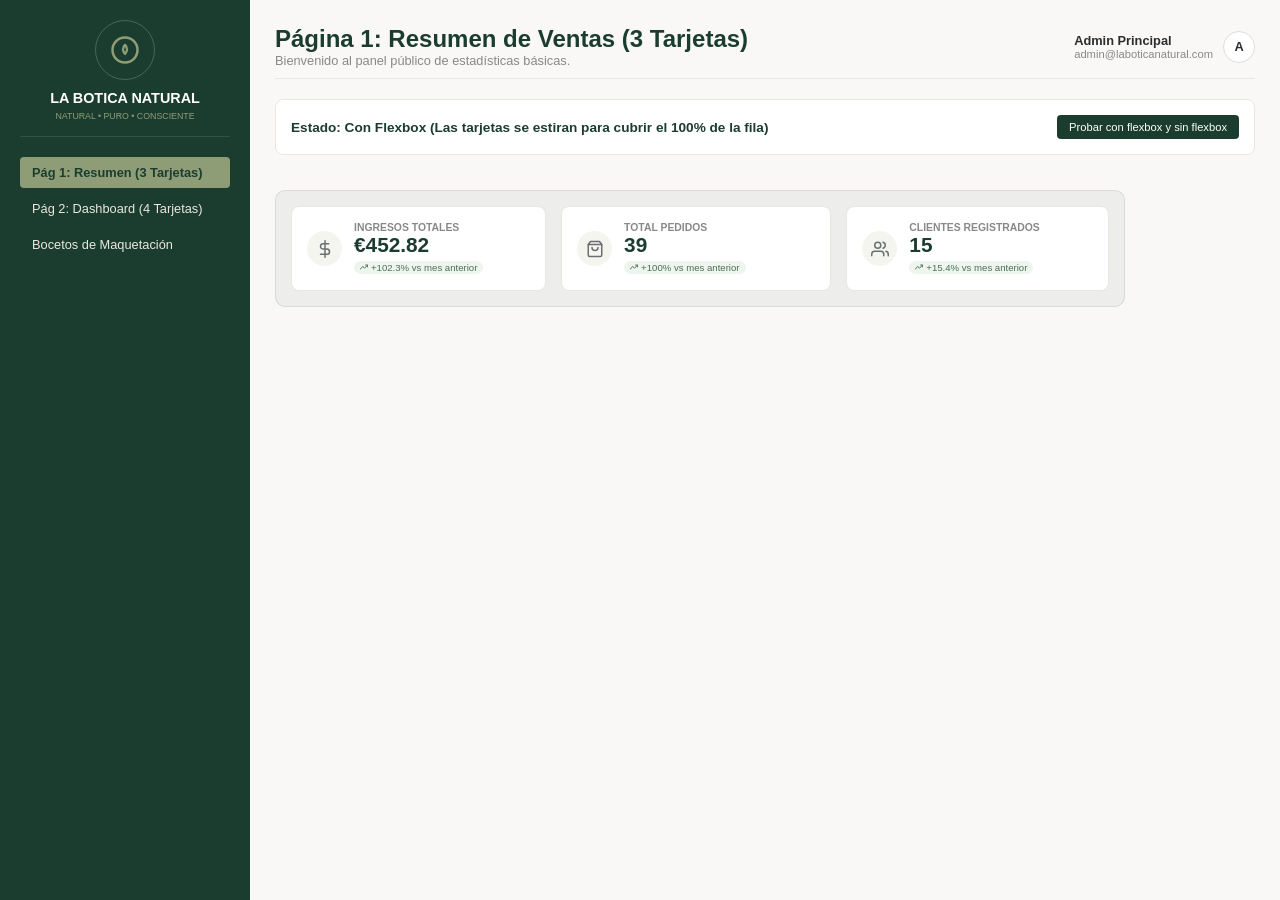
==== index.html @ 6bd01986 "Initial commit of La Botica Natural dashboard" ====
<!DOCTYPE html>
<html lang="es">
<head>
    <meta charset="UTF-8">
    <title>La Botica Natural - Página 1 (3 Tarjetas)</title>
    <link rel="stylesheet" href="style.css">
</head>
<body>

    <input type="checkbox" id="toggle-layout-checkbox" class="hidden-toggle">

    <div class="dashboard-container">

        <aside class="sidebar">
            <div class="sidebar-logo">
                <div class="logo-circle">
                    <svg width="30" height="30" viewBox="0 0 24 24" fill="none" stroke="#8f9d77" stroke-width="2" stroke-linecap="round" stroke-linejoin="round">
                        <circle cx="12" cy="12" r="10"/>
                        <path d="M12 8c-2 2-2 5 0 7 2-2 2-5 0-7z"/>
                    </svg>
                </div>
                <h2>LA BOTICA NATURAL</h2>
                <p class="brand-subtitle">NATURAL • PURO • CONSCIENTE</p>
            </div>
            
            <ul class="sidebar-menu">
                <li class="active"><a href="index.html">Pág 1: Resumen (3 Tarjetas)</a></li>
                <li><a href="dashboard.html">Pág 2: Dashboard (4 Tarjetas)</a></li>
                <li><a href="bocetos.html">Bocetos de Maquetación</a></li>
            </ul>
        </aside>

        <main class="main-content">
            
            <header class="main-header">
                <div class="header-title">
                    <h1>Página 1: Resumen de Ventas (3 Tarjetas)</h1>
                    <p>Bienvenido al panel público de estadísticas básicas.</p>
                </div>
                
                <div class="admin-profile">
                    <div class="admin-info">
                        <strong>Admin Principal</strong>
                        <span>admin@laboticanatural.com</span>
                    </div>
                    <div class="admin-avatar">A</div>
                </div>
            </header>

            <div class="control-box">
                <span class="control-status flexbox-status">Estado: Con Flexbox (Las tarjetas se estiran para cubrir el 100% de la fila)</span>
                <span class="control-status no-flexbox-status">Estado: Sin Flexbox (Tarjetas fijas de 240px, queda espacio vacío a la derecha)</span>
                <label for="toggle-layout-checkbox" class="btn-ver control-btn">Probar con flexbox y sin flexbox</label>
            </div>

            <section class="metrics-row page-1-metrics">
                
                <div class="metric-card p1-card-1" tabindex="0">
                    <div class="card-icon-circle">
                        <svg width="18" height="18" viewBox="0 0 24 24" fill="none" stroke="currentColor" stroke-width="2" stroke-linecap="round" stroke-linejoin="round"><line x1="12" y1="1" x2="12" y2="23"/><path d="M17 5H9.5a3.5 3.5 0 0 0 0 7h5a3.5 3.5 0 0 1 0 7H6"/></svg>
                    </div>
                    <div class="card-details">
                        <h3>Ingresos Totales</h3>
                        <div class="value">€452.82</div>
                        <span class="badge">
                            <svg width="8" height="8" viewBox="0 0 24 24" fill="none" stroke="currentColor" stroke-width="3" stroke-linecap="round" stroke-linejoin="round"><polyline points="23 6 13.5 15.5 8.5 10.5 1 18"/><polyline points="17 6 23 6 23 12"/></svg>
                            +102.3% vs mes anterior
                        </span>
                    </div>
                </div>

                <div class="metric-card p1-card-2" tabindex="0">
                    <div class="card-icon-circle">
                        <svg width="18" height="18" viewBox="0 0 24 24" fill="none" stroke="currentColor" stroke-width="2" stroke-linecap="round" stroke-linejoin="round"><path d="M6 2L3 6v14a2 2 0 0 0 2 2h14a2 2 0 0 0 2-2V6l-3-4z"/><line x1="3" y1="6" x2="21" y2="6"/><path d="M16 10a4 4 0 0 1-8 0"/></svg>
                    </div>
                    <div class="card-details">
                        <h3>Total Pedidos</h3>
                        <div class="value">39</div>
                        <span class="badge">
                            <svg width="8" height="8" viewBox="0 0 24 24" fill="none" stroke="currentColor" stroke-width="3" stroke-linecap="round" stroke-linejoin="round"><polyline points="23 6 13.5 15.5 8.5 10.5 1 18"/><polyline points="17 6 23 6 23 12"/></svg>
                            +100% vs mes anterior
                        </span>
                    </div>
                </div>

                <div class="metric-card p1-card-3" tabindex="0">
                    <div class="card-icon-circle">
                        <svg width="18" height="18" viewBox="0 0 24 24" fill="none" stroke="currentColor" stroke-width="2" stroke-linecap="round" stroke-linejoin="round"><path d="M17 21v-2a4 4 0 0 0-4-4H5a4 4 0 0 0-4 4v2"/><circle cx="9" cy="7" r="4"/><path d="M23 21v-2a4 4 0 0 0-3-3.87"/><path d="M16 3.13a4 4 0 0 1 0 7.75"/></svg>
                    </div>
                    <div class="card-details">
                        <h3>Clientes Registrados</h3>
                        <div class="value">15</div>
                        <span class="badge">
                            <svg width="8" height="8" viewBox="0 0 24 24" fill="none" stroke="currentColor" stroke-width="3" stroke-linecap="round" stroke-linejoin="round"><polyline points="23 6 13.5 15.5 8.5 10.5 1 18"/><polyline points="17 6 23 6 23 12"/></svg>
                            +15.4% vs mes anterior
                        </span>
                    </div>
                </div>

            </section>

        </main>
    </div>

</body>
</html>
---- style.css ----
* {
    margin: 0;
    padding: 0;
    box-sizing: border-box;
}

body {
    font-family: Arial, sans-serif;
    color: #2b2d2f;
    background-color: #f9f8f6;
}

/*Con display: flex convertimos este div en el contenedor principal. Sus hijos directos 
   (sidebar y main-content) se colocan en fila automáticamente uno al lado del otro. */
.dashboard-container {
    display: flex;
    min-height: 100vh;
}


.sidebar {
    width: 250px;
    background-color: #1b3d2f;
    color: white;
    padding: 20px;
    display: flex;
    flex-direction: column; /* Apilamos los elementos de arriba a abajo */
    gap: 20px; 
    flex-shrink: 0; /* Impedimos que la barra se deforme o se encoja si falta espacio horizontal */
}

.sidebar-logo {
    text-align: center;
    border-bottom: 1px solid rgba(255, 255, 255, 0.1);
    padding-bottom: 15px;
}

.logo-circle {
    width: 60px;
    height: 60px;
    border-radius: 50%;
    border: 1px solid rgba(255, 255, 255, 0.2);
    margin: 0 auto 10px;
    display: flex;
    align-items: center;
    justify-content: center;
}

.sidebar-logo h2 {
    font-size: 0.9rem;
}

.brand-subtitle {
    font-size: 0.55rem;
    color: #8f9d77;
    margin-top: 5px;
}

.sidebar-menu {
    list-style: none;
    display: flex;
    flex-direction: column;
    gap: 5px;
}

.sidebar-menu a {
    display: flex;
    align-items: center;
    gap: 10px;
    padding: 8px 12px;
    color: #eae7e2;
    text-decoration: none;
    border-radius: 4px;
    font-size: 0.8rem;
}

.sidebar-menu li.active a {
    background-color: #8f9d77;
    color: #1b3d2f;
    font-weight: bold;
}

.sidebar-menu a:hover:not(.active) {
    background-color: rgba(255, 255, 255, 0.05);
}

.menu-divider {
    margin-top: 15px;
}

.logout-link {
    color: #ff8a80 !important;
}

/* El contenido principal se expande para ocupar todo el espacio restante gracias a flex: 1.
   También lo hacemos flex en vertical para organizar las secciones ordenadamente. */
.main-content {
    flex: 1; /* Le dice a esta caja que ocupe todo el espacio libre que quede en la fila */
    padding: 25px;
    display: flex;
    flex-direction: column;
    gap: 20px;
    overflow-x: hidden;
}


.main-header {
    display: flex;
    justify-content: space-between; 
    align-items: center; 
    border-bottom: 1px solid #eae7e2;
    padding-bottom: 10px;
}

.header-title h1 {
    font-size: 1.5rem;
    color: #1b3d2f;
}

.header-title p {
    color: #888;
    font-size: 0.8rem;
}

.admin-profile {
    display: flex;
    align-items: center;
    gap: 10px;
    font-size: 0.8rem;
}

.admin-info span {
    color: #888;
    font-size: 0.7rem;
    display: block;
}

.admin-avatar {
    width: 32px;
    height: 32px;
    border-radius: 50%;
    border: 1px solid #ddd;
    background: white;
    display: flex;
    align-items: center;
    justify-content: center;
    font-weight: bold;
}

/* Activo flexbox para que las tarjetas se pongan una al lado de la otra por defecto.
   Con gap damos separación entre ellas y con flex-wrap hacemos que bajen de fila si la caja es pequeña. */
.metrics-row {
    display: flex;
    gap: 15px;
    flex-wrap: wrap;
    background-color: rgba(27, 61, 47, 0.05);
    padding: 15px;
    border-radius: 10px;
    border: 1.5px solid rgba(27, 61, 47, 0.1);
    width: 100%;
}

.page-1-metrics,
.page-2-metrics {
    max-width: 850px;
    width: 100%;
}

/*hago qe las tarjetas se puedan encoger si la ventana del navegador se hace más estrecha. */
.metric-card {
    width: 240px;
    background-color: white;
    border: 1px solid #eae7e2;
    border-radius: 8px;
    padding: 15px;
    display: flex;
    align-items: center;
    gap: 12px;
    flex-shrink: 1;
    cursor: pointer;
    transition: all 0.3s cubic-bezier(0.4, 0, 0.2, 1);
}

.metric-card:hover {
    transform: translateY(-2px);
    box-shadow: 0 4px 12px rgba(0, 0, 0, 0.05);
}

.hidden-toggle {
    display: none;
}

.flexbox-status {
    display: inline;
}

.no-flexbox-status {
    display: none;
}

.hidden-toggle:checked ~ .dashboard-container .main-content .control-box .flexbox-status {
    display: none;
}

.hidden-toggle:checked ~ .dashboard-container .main-content .control-box .no-flexbox-status {
    display: inline;
}

.hidden-toggle:checked ~ .dashboard-container .main-content .metrics-row {
    display: block;
    white-space: nowrap;
    overflow: visible;
    background-color: rgba(198, 40, 40, 0.05);
    border: 2px solid red;
    padding: 15px;
}

.hidden-toggle:checked ~ .dashboard-container .main-content .metrics-row .metric-card {
    display: inline-flex;
    vertical-align: top;
    margin-right: 15px;
}

/*al hacer clic (recibir focus), la tarjeta se hace gigante con un flex-grow de 5 y obliga a las otras a encogerse.*/
.metrics-row .metric-card:focus {
    flex-grow: 5 !important;
    background-color: #f4f7f5;
    border-color: #8f9d77;
    box-shadow: 0 4px 15px rgba(27, 61, 47, 0.08);
    outline: none;
}

.hidden-toggle:checked ~ .dashboard-container .main-content .metrics-row .metric-card:focus {
    flex-grow: 1 !important;
    background-color: white;
    border-color: #eae7e2;
    box-shadow: none;
    transform: none;
}

.card-icon-circle {
    width: 35px;
    height: 35px;
    border-radius: 50%;
    background-color: #f5f5f0;
    color: #6b6f72;
    display: flex;
    align-items: center;
    justify-content: center;
    flex-shrink: 0;
}

.card-details h3 {
    font-size: 0.65rem;
    color: #888;
    text-transform: uppercase;
}

.card-details .value {
    font-size: 1.3rem;
    font-weight: bold;
    color: #1b3d2f;
}

.card-details .badge {
    display: inline-flex;
    align-items: center;
    gap: 3px;
    font-size: 0.6rem;
    color: #4a7055;
    background-color: #eef5ef;
    padding: 1px 6px;
    border-radius: 10px;
}

.badge-gray {
    background-color: #f0f0f0 !important;
    color: #666 !important;
}

/* Con flex-grow hago que las tarjetas se estiren y rellenen el espacio sobrante.
   Al poner números distintos (1, 2, 1.5), unas tarjetas se hacen más grandes que otras de forma desigual. */
.p1-card-1 { 
    flex-grow: 1; 
}
.p1-card-2 { 
    flex-grow: 2; 
}
.p1-card-3 { 
    flex-grow: 1.5; 
}

.p2-card-1 {
    flex-grow: 1; 
}
.p2-card-2 { 
    flex-grow: 1.5; 
}
.p2-card-3 { 
    flex-grow: 1.2; 
}
.p2-card-4 { 
    flex-grow: 1.8; 
}

/* Usamos flex para poner la tabla de pedidos y la lista de productos populares lado a lado */
.dashboard-grid {
    display: flex;
    gap: 20px;
}

.panel {
    background: white;
    border: 1px solid #eae7e2;
    border-radius: 8px;
    padding: 20px;
}

/* Al panel izquierdo le damos flex: 2 y al derecho flex: 1.
   Esto significa que el izquierdo se quedará con el doble del espacio disponible en comparación al derecho. */
.panel-left {
    flex: 2; /* Proporción de tamaño 2x */
}

.panel-right {
    flex: 1; /* Proporción de tamaño 1x */
}

.panel-header {
    display: flex;
    justify-content: space-between;
    align-items: center;
    margin-bottom: 15px;
}

.panel-header h2 {
    font-size: 1rem;
    color: #1b3d2f;
}

.btn-all {
    color: #8e7a55;
    font-size: 0.7rem;
    font-weight: bold;
    text-decoration: none;
}

.orders-table {
    width: 100%;
    border-collapse: collapse;
    font-size: 0.8rem;
    text-align: left;
}

.orders-table th {
    color: #888;
    padding: 8px;
    border-bottom: 1px solid #eae7e2;
}

.orders-table td {
    padding: 10px 8px;
    border-bottom: 1px solid #f5f5f0;
}

.status-badge {
    background-color: #fdfaf4;
    color: #8e7a55;
    padding: 2px 6px;
    border-radius: 10px;
    border: 1px solid rgba(142,122,85,0.15);
    font-size: 0.65rem;
}

.btn-ver {
    display: inline-flex;
    align-items: center;
    gap: 4px;
    background-color: #1b3d2f;
    color: white;
    border: none;
    padding: 3px 10px;
    border-radius: 10px;
    font-size: 0.7rem;
    cursor: pointer;
}

.products-list {
    display: flex;
    flex-direction: column;
    gap: 12px;
}

.product-item {
    display: flex;
    align-items: center;
    gap: 10px;
    padding-bottom: 10px;
    border-bottom: 1px solid #f5f5f0;
}

.product-item:last-child {
    border-bottom: none;
}

.product-circle {
    width: 30px;
    height: 30px;
    border-radius: 50%;
    display: flex;
    align-items: center;
    justify-content: center;
    font-weight: bold;
    font-size: 0.8rem;
}

.prod-m { background-color: #e2ede5; color: #4a7055; }
.prod-c1 { background-color: #f7ede8; color: #a06e57; }
.prod-c2 { background-color: #edf2ed; color: #7f997f; }

.product-info {
    flex: 1;
    display: flex;
    flex-direction: column;
    font-size: 0.75rem;
}

.product-info span {
    color: #888;
    font-size: 0.7rem;
}

.product-price {
    font-weight: bold;
    color: #1b3d2f;
}

/* Responsive de clase: si la pantalla es menor de 800px de ancho, cambiamos la dirección 
   de flexbox a vertical (column) para que el layout se adapte a móviles y los bloques se apilen. */
@media (max-width: 800px) {
    .dashboard-container, .dashboard-grid {
        flex-direction: column; /* Pasa de fila a columna */
    }
    .sidebar {
        width: 100%;
    }
}

.control-box {
    background-color: white;
    border: 1px solid #eae7e2;
    border-radius: 8px;
    padding: 15px;
    display: flex;
    justify-content: space-between;
    align-items: center;
    margin-bottom: 15px;
}

.control-status {
    font-size: 0.85rem;
    font-weight: bold;
    color: #1b3d2f;
}

.control-btn {
    padding: 6px 12px;
    border-radius: 4px;
}

.bocetos-main {
    max-width: 1200px;
    margin: 30px auto;
    padding: 0 20px;
}

.bocetos-main h1 {
    font-size: 1.8rem;
    color: #1b3d2f;
    text-align: center;
    margin-bottom: 35px;
    font-family: Arial, sans-serif;
    font-weight: bold;
}

.bocetos-grid {
    display: grid;
    grid-template-columns: 1.2fr 0.8fr;
    gap: 30px;
    margin-bottom: 30px;
}

.boceto-card {
    background-color: white;
    border: 1px dashed #999;
    border-radius: 8px;
    padding: 20px;
    display: flex;
    flex-direction: column;
    justify-content: space-between;
}

.boceto-card.flex-version {
    border: 2px solid #8f9d77;
}

.boceto-titulo {
    font-size: 1rem;
    font-weight: bold;
    margin-bottom: 8px;
    color: #1b3d2f;
}

.boceto-card p {
    font-size: 0.8rem;
    color: #6b6f72;
    line-height: 1.4;
    margin-top: 10px;
}

.boceto-content-mockup {
    background-color: #f1f0ec;
    border: 1px solid #ccc;
    padding: 15px;
    margin-top: 10px;
    border-radius: 4px;
}

.mock-container-noflex {
    display: flex;
    align-items: center;
    gap: 8px;
    border: 2px solid red;
    background-color: #ffebee;
    padding: 10px;
    border-radius: 4px;
    width: 100%;
}

.mock-card-red {
    background-color: #ef9a9a;
    border: 1.5px solid #c62828;
    color: #b71c1c;
    padding: 10px;
    font-size: 0.75rem;
    text-align: center;
    border-radius: 4px;
    width: 140px;
    height: 40px;
    display: flex;
    align-items: center;
    justify-content: center;
    flex-shrink: 0;
}

.mock-vacío-dashed {
    border: 1.5px dashed #c62828;
    color: #c62828;
    font-size: 0.7rem;
    display: flex;
    align-items: center;
    justify-content: center;
    width: 60px;
    height: 40px;
    flex-shrink: 0;
    border-radius: 4px;
    background-color: transparent;
}

.mock-container-flex {
    display: flex;
    align-items: center;
    gap: 8px;
    border: 2px solid #2e7d32;
    background-color: #e8f5e9;
    padding: 10px;
    border-radius: 4px;
    width: 100%;
}

.mock-card-green {
    background-color: #a5d6a7;
    border: 1.5px solid #2e7d32;
    color: #1b5e20;
    padding: 10px;
    font-size: 0.75rem;
    text-align: center;
    border-radius: 4px;
    height: 40px;
    display: flex;
    align-items: center;
    justify-content: center;
}

.boceto-fila {
    display: grid;
    grid-template-columns: 1.2fr 0.8fr;
    gap: 30px;
    margin-bottom: 30px;
}

.bocetos-header {
    background-color: #1b3d2f;
    padding: 15px 30px;
    color: white;
    display: flex;
    justify-content: space-between;
    align-items: center;
    border-bottom: 2px solid #8f9d77;
}

.bocetos-header-title {
    font-weight: bold;
    font-size: 1.1rem;
    letter-spacing: 1px;
}

.bocetos-nav-link {
    color: white;
    margin-right: 20px;
    font-size: 0.85rem;
    text-decoration: none;
}

.bocetos-nav-link-active {
    color: #8f9d77;
    font-weight: bold;
    font-size: 0.85rem;
    text-decoration: none;
}

.bocetos-desc {
    color: #6b6f72;
    font-size: 0.8rem;
    margin-top: 5px;
}

.bocetos-calc {
    margin-top: 15px;
}

.mock-justify-start {
    justify-content: flex-start;
}

.boceto-grow-1 {
    flex: 1;
}

.boceto-grow-2 {
    flex: 2;
}

.boceto-grow-1-5 {
    flex: 1.5;
}

.overflow-visible {
    overflow: visible;
}

.mock-container-narrow {
    max-width: 320px;
    overflow: visible;
    position: relative;
}

.mock-card-dashed-9 {
    background-color: #ffcdd2;
    border-style: dashed;
    opacity: 0.9;
}

.mock-card-dashed-8 {
    background-color: #ffcdd2;
    border-style: dashed;
    opacity: 0.8;
}


.mock-flex-1 {
    flex: 1 1 240px; 
    font-size: 0.7rem;
}

.mock-flex-1-5 {
    flex: 1.5 1 240px; 
    font-size: 0.7rem;
}

.mock-flex-1-2 {
    flex: 1.2 1 240px; /* flex-grow: 1.2, flex-shrink: 1, flex-basis: 240px */
    font-size: 0.7rem;
}

.mock-flex-1-8 {
    flex: 1.8 1 240px; 
    font-size: 0.7rem;
}
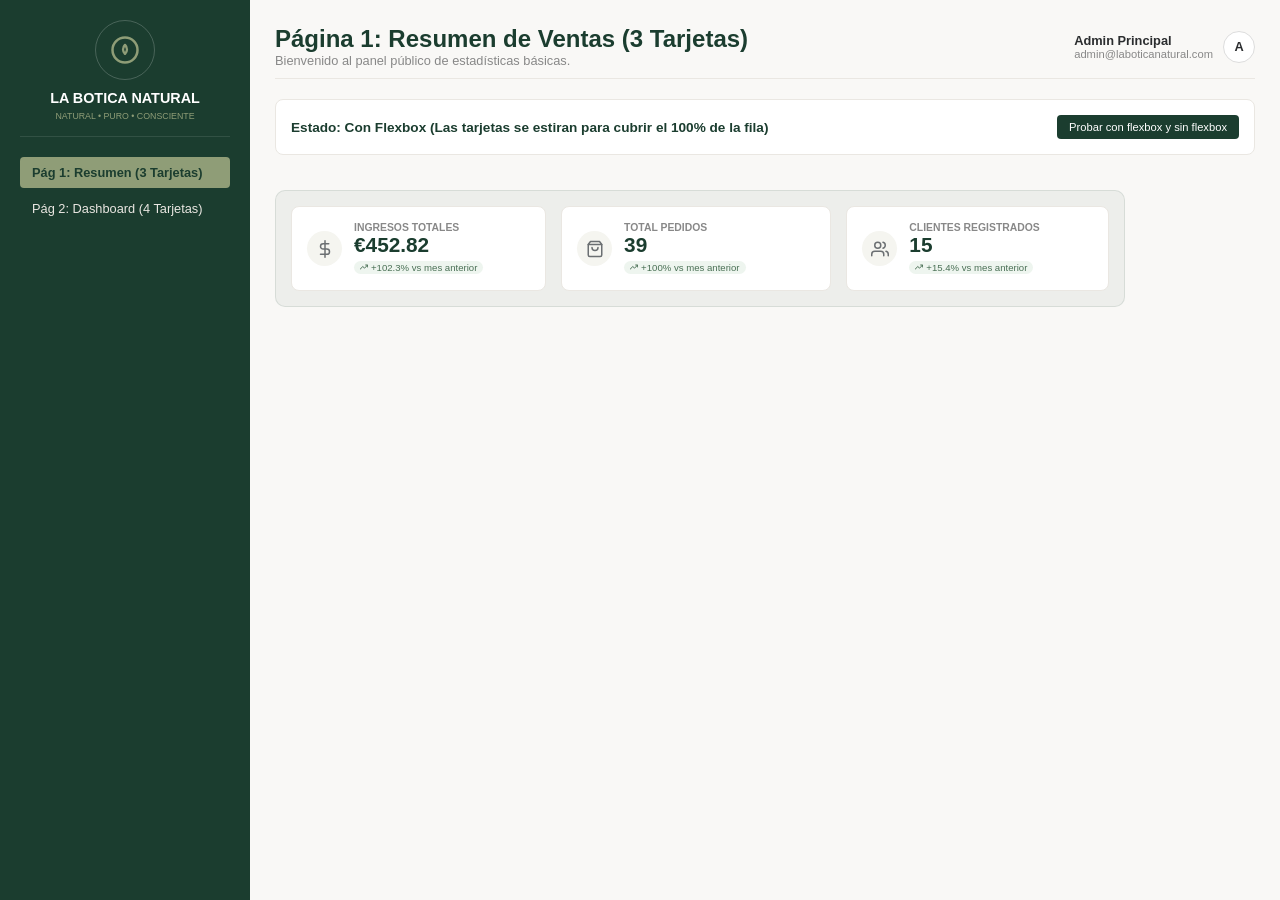
==== commit 972a355f: "Remove links to bocetos.html from the navigation menus" ====
--- a/index.html
+++ b/index.html
@@ -26,7 +26,6 @@
             <ul class="sidebar-menu">
                 <li class="active"><a href="index.html">Pág 1: Resumen (3 Tarjetas)</a></li>
                 <li><a href="dashboard.html">Pág 2: Dashboard (4 Tarjetas)</a></li>
-                <li><a href="bocetos.html">Bocetos de Maquetación</a></li>
             </ul>
         </aside>
 
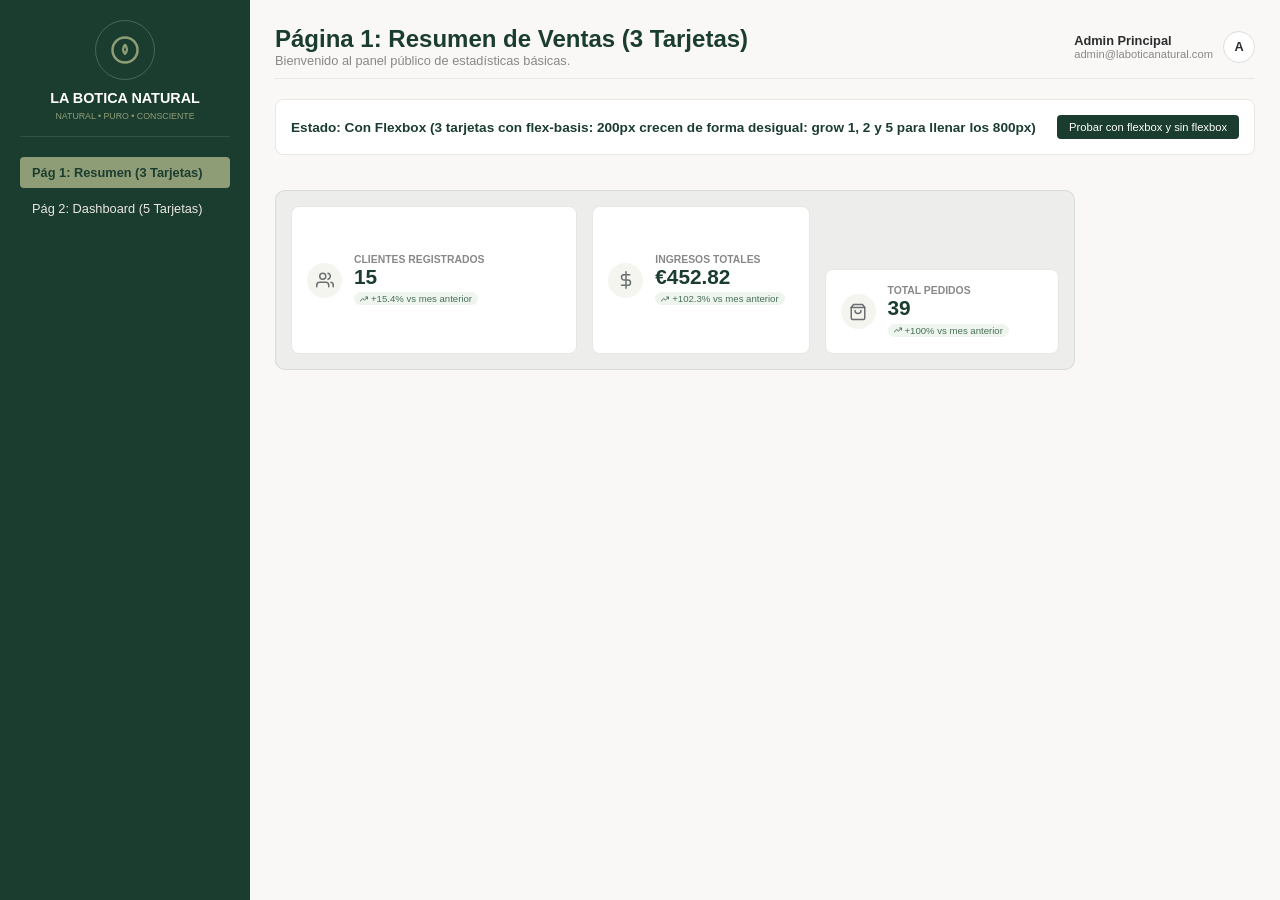
==== commit 7e1a3a51: "Corrige maquetacion de tarjetas con Flexbox (3 y 5 cajas) y añade comentarios explicativos" ====
--- a/index.html
+++ b/index.html
@@ -25,7 +25,7 @@
             
             <ul class="sidebar-menu">
                 <li class="active"><a href="index.html">Pág 1: Resumen (3 Tarjetas)</a></li>
-                <li><a href="dashboard.html">Pág 2: Dashboard (4 Tarjetas)</a></li>
+                <li><a href="dashboard.html">Pág 2: Dashboard (5 Tarjetas)</a></li>
             </ul>
         </aside>
 
@@ -47,13 +47,29 @@
             </header>
 
             <div class="control-box">
-                <span class="control-status flexbox-status">Estado: Con Flexbox (Las tarjetas se estiran para cubrir el 100% de la fila)</span>
-                <span class="control-status no-flexbox-status">Estado: Sin Flexbox (Tarjetas fijas de 240px, queda espacio vacío a la derecha)</span>
+                <span class="control-status flexbox-status">Estado: Con Flexbox (3 tarjetas con flex-basis: 200px crecen de forma desigual: grow 1, 2 y 5 para llenar los 800px)</span>
+                <span class="control-status no-flexbox-status">Estado: Sin Flexbox (Las tarjetas pierden el contexto flexbox, alineándose por bloques con espacio sobrante)</span>
                 <label for="toggle-layout-checkbox" class="btn-ver control-btn">Probar con flexbox y sin flexbox</label>
             </div>
 
+            <!-- 
+              CONTENEDOR FLEX (metrics-row page-1-metrics):
+              - Convertido en contenedor por 'display: flex' en CSS (.metrics-row).
+              - Propiedad flex-flow: row wrap (fila horizontal con envoltura si no cabe).
+              - Su ancho útil está fijado a 800px en escritorio para asegurar cálculos estables.
+              - Eje principal: Horizontal. Eje secundario: Vertical.
+              - align-items: stretch (los elementos hijos se estiran verticalmente de forma predeterminada).
+              - min-height: 180px para dar margen vertical y demostrar align-self.
+            -->
             <section class="metrics-row page-1-metrics">
                 
+                <!-- 
+                  ELEMENTO FLEX HIJO (metric-card p1-card-1):
+                  - flex-grow: 1, flex-shrink: 1, flex-basis: 200px.
+                  - Base total = 3 * 200px = 600px. Espacio libre sobrante = 800px - 600px = 200px.
+                  - Recibe 1/8 del espacio restante (25px). Ancho final = 225px.
+                  - Al recibir el focus, flex-grow pasa a 10 dinámicamente y obliga a encogerse al resto.
+                -->
                 <div class="metric-card p1-card-1" tabindex="0">
                     <div class="card-icon-circle">
                         <svg width="18" height="18" viewBox="0 0 24 24" fill="none" stroke="currentColor" stroke-width="2" stroke-linecap="round" stroke-linejoin="round"><line x1="12" y1="1" x2="12" y2="23"/><path d="M17 5H9.5a3.5 3.5 0 0 0 0 7h5a3.5 3.5 0 0 1 0 7H6"/></svg>
@@ -68,6 +84,13 @@
                     </div>
                 </div>
 
+                <!-- 
+                  ELEMENTO FLEX HIJO (metric-card p1-card-2):
+                  - flex-grow: 2, flex-shrink: 1, flex-basis: 200px.
+                  - Recibe 2/8 del espacio restante (50px). Ancho final = 250px.
+                  - ESTILO ADICIONAL FLEX: 'align-self: flex-end' -> se alinea de forma independiente
+                    en la parte inferior del eje secundario de la fila.
+                -->
                 <div class="metric-card p1-card-2" tabindex="0">
                     <div class="card-icon-circle">
                         <svg width="18" height="18" viewBox="0 0 24 24" fill="none" stroke="currentColor" stroke-width="2" stroke-linecap="round" stroke-linejoin="round"><path d="M6 2L3 6v14a2 2 0 0 0 2 2h14a2 2 0 0 0 2-2V6l-3-4z"/><line x1="3" y1="6" x2="21" y2="6"/><path d="M16 10a4 4 0 0 1-8 0"/></svg>
@@ -82,6 +105,13 @@
                     </div>
                 </div>
 
+                <!-- 
+                  ELEMENTO FLEX HIJO (metric-card p1-card-3):
+                  - flex-grow: 5, flex-shrink: 1, flex-basis: 200px.
+                  - Recibe 5/8 del espacio restante (125px). Ancho final = 325px.
+                  - ESTILO ADICIONAL FLEX: 'order: -1' -> altera su orden de colocación visual.
+                    Aunque en el HTML es el 3er elemento, en el navegador se renderiza el primero de la fila.
+                -->
                 <div class="metric-card p1-card-3" tabindex="0">
                     <div class="card-icon-circle">
                         <svg width="18" height="18" viewBox="0 0 24 24" fill="none" stroke="currentColor" stroke-width="2" stroke-linecap="round" stroke-linejoin="round"><path d="M17 21v-2a4 4 0 0 0-4-4H5a4 4 0 0 0-4 4v2"/><circle cx="9" cy="7" r="4"/><path d="M23 21v-2a4 4 0 0 0-3-3.87"/><path d="M16 3.13a4 4 0 0 1 0 7.75"/></svg>
--- a/style.css
+++ b/style.css
@@ -10,23 +10,40 @@
     background-color: #f9f8f6;
 }
 
-/*Con display: flex convertimos este div en el contenedor principal. Sus hijos directos 
-   (sidebar y main-content) se colocan en fila automáticamente uno al lado del otro. */
+/* CONTENEDOR PRINCIPAL (Flex Container):
+   Con display: flex convertimos este div en el contenedor principal.
+   Propiedades aplicadas y por defecto en este contenedor:
+   - display: flex -> Activa el contexto flexbox para sus hijos directos.
+   - flex-direction: row (Por defecto) -> Los hijos directos (sidebar y main-content) se colocan en fila horizontal.
+   - flex-wrap: nowrap (Por defecto) -> Los hijos no se envuelven en múltiples líneas.
+   - justify-content: flex-start (Por defecto) -> Los elementos se alinean al inicio del eje principal (izquierda).
+   - align-items: stretch (Por defecto) -> Los hijos se estiran a lo largo del eje secundario (vertical), haciendo que la barra lateral y el contenido tengan la misma altura.
+*/
 .dashboard-container {
     display: flex;
     min-height: 100vh;
 }
 
 
+/* BARRA LATERAL (Flex Item y Flex Container):
+   - Como flex item de .dashboard-container:
+     * flex-grow: 0 (Por defecto) -> No crece para ocupar el espacio sobrante horizontal.
+     * flex-shrink: 0 -> Impedimos explícitamente que la barra lateral se deforme o encoja por debajo de su base.
+     * flex-basis: auto (Por defecto) -> Usa el valor de 'width' (250px) como tamaño base en el eje principal.
+   - Como flex container de sus elementos internos:
+     * display: flex -> Activa flexbox para apilar los menús.
+     * flex-direction: column -> Cambia el eje principal a vertical. Los elementos se colocan en columna.
+     * align-items: stretch (Por defecto) -> Los ítems hijos ocupan todo el ancho disponible dentro de los 250px.
+*/
 .sidebar {
     width: 250px;
     background-color: #1b3d2f;
     color: white;
     padding: 20px;
     display: flex;
-    flex-direction: column; /* Apilamos los elementos de arriba a abajo */
+    flex-direction: column;
     gap: 20px; 
-    flex-shrink: 0; /* Impedimos que la barra se deforme o se encoja si falta espacio horizontal */
+    flex-shrink: 0;
 }
 
 .sidebar-logo {
@@ -56,6 +73,13 @@
     margin-top: 5px;
 }
 
+/* MENÚ DE LA BARRA LATERAL (Flex Container):
+   - display: flex -> Los enlaces se posicionan usando flexbox.
+   - flex-direction: column -> Se colocan en formato de lista vertical.
+   - flex-wrap: nowrap (Por defecto) -> No se dividen en columnas adicionales.
+   - justify-content: flex-start (Por defecto) -> Se agrupan al inicio del menú vertical.
+   - align-items: stretch (Por defecto) -> Los enlaces (<a>) se expanden para ocupar todo el ancho del contenedor.
+*/
 .sidebar-menu {
     list-style: none;
     display: flex;
@@ -92,10 +116,20 @@
     color: #ff8a80 !important;
 }
 
-/* El contenido principal se expande para ocupar todo el espacio restante gracias a flex: 1.
-   También lo hacemos flex en vertical para organizar las secciones ordenadamente. */
+/* CONTENIDO PRINCIPAL (Flex Item y Flex Container):
+   - Como flex item de .dashboard-container:
+     * flex: 1 -> Shorthand equivalente a 'flex-grow: 1; flex-shrink: 1; flex-basis: 0%;'.
+       Esto le dice al contenedor que crezca todo lo posible para ocupar el espacio horizontal restante,
+       se encoja si es necesario, y comience desde un tamaño base de 0%.
+   - Como flex container para sus bloques hijos:
+     * display: flex -> Activa flexbox.
+     * flex-direction: column -> Apila las secciones (header, metrics, grids) de arriba a abajo.
+     * justify-content: flex-start (Por defecto) -> Alinea el contenido hacia arriba.
+     * align-items: stretch (Por defecto) -> Obliga a que los bloques (como .metrics-row y .dashboard-grid)
+       ocupen el 100% del ancho del .main-content.
+*/
 .main-content {
-    flex: 1; /* Le dice a esta caja que ocupe todo el espacio libre que quede en la fila */
+    flex: 1;
     padding: 25px;
     display: flex;
     flex-direction: column;
@@ -104,6 +138,14 @@
 }
 
 
+/* CABECERA (Flex Container):
+   - display: flex -> Organiza el título y el perfil de administrador en una fila horizontal.
+   - justify-content: space-between -> Distribuye el espacio sobrante horizontal entre el título (izquierda)
+     y el perfil de administrador (derecha).
+   - align-items: center -> Alinea verticalmente los centros del título y el perfil para que queden nivelados.
+   - flex-direction: row (Por defecto) -> Los alinea en fila horizontal.
+   - flex-wrap: nowrap (Por defecto) -> Evita que el perfil salte de línea.
+*/
 .main-header {
     display: flex;
     justify-content: space-between; 
@@ -122,6 +164,12 @@
     font-size: 0.8rem;
 }
 
+/* PERFIL DE ADMINISTRADOR (Flex Container):
+   - display: flex -> Alinea el bloque de texto y el avatar circular en fila horizontal.
+   - align-items: center -> Centra el avatar respecto al texto verticalmente.
+   - flex-direction: row (Por defecto) -> Coloca el texto antes del avatar horizontalmente.
+   - justify-content: flex-start (Por defecto) -> Los elementos se agrupan juntos sin dejar espacio en medio.
+*/
 .admin-profile {
     display: flex;
     align-items: center;
@@ -147,28 +195,51 @@
     font-weight: bold;
 }
 
-/* Activo flexbox para que las tarjetas se pongan una al lado de la otra por defecto.
-   Con gap damos separación entre ellas y con flex-wrap hacemos que bajen de fila si la caja es pequeña. */
+/* FILA DE TARJETAS MÉTRICAS (Flex Container):
+   - display: flex -> Alinea las tarjetas en una fila horizontal.
+   - flex-flow: row wrap -> Usamos el shorthand de Flexbox para agrupar 'flex-direction: row' y 'flex-wrap: wrap'.
+     Esto permite que las tarjetas se ubiquen en fila y bajen automáticamente a la siguiente si no hay espacio.
+   - justify-content: flex-start (Por defecto) -> Alinea las tarjetas hacia el lado izquierdo de la fila.
+   - align-items: stretch -> (Estilo Flexbox adicional) Las tarjetas se estiran para tener exactamente la misma altura
+     si una de ellas crece más verticalmente.
+   - min-height: 180px; -> (Estilo Flexbox adicional) Le damos una altura mínima para apreciar mejor el alineamiento vertical
+     y la demostración de la propiedad 'align-self'.
+*/
 .metrics-row {
     display: flex;
+    flex-flow: row wrap;
     gap: 15px;
-    flex-wrap: wrap;
     background-color: rgba(27, 61, 47, 0.05);
     padding: 15px;
     border-radius: 10px;
     border: 1.5px solid rgba(27, 61, 47, 0.1);
     width: 100%;
-}
-
+    min-height: 180px;
+    align-items: stretch;
+}
+
+/* AJUSTE DE CONTENEDOR FLEX DE TARJETAS:
+   Definimos un ancho fijo de 800px en escritorio (con un max-width: 100% para no romper el responsive) 
+   para asegurar que las matemáticas de crecimiento (Pág 1) y encogimiento (Pág 2) se demuestren con exactitud.
+*/
 .page-1-metrics,
 .page-2-metrics {
-    max-width: 850px;
-    width: 100%;
-}
-
-/*hago qe las tarjetas se puedan encoger si la ventana del navegador se hace más estrecha. */
+    width: 800px;
+    max-width: 100%;
+}
+
+/* TARJETA MÉTRICA INDIVIDUAL (Flex Item y Flex Container):
+   - Como flex item de .metrics-row:
+     * flex-grow: 0 (Por defecto) -> Se sobrescribe individualmente con .p1-card y .p2-card.
+     * flex-shrink: 1 (Por defecto) -> Se sobrescribe individualmente para controlar cómo se encogen.
+     * flex-basis: 200px -> Definimos un tamaño de base inicial de 200px para cada tarjeta (en lugar de width fijo),
+       que será la base para realizar todos los cálculos flex de reparto de espacio restante.
+   - Como flex container interno:
+     * display: flex -> Alinea el icono circular y los textos de la tarjeta en fila.
+     * align-items: center -> Centra el icono verticalmente respecto al texto.
+*/
 .metric-card {
-    width: 240px;
+    flex: 0 1 200px; /* Shorthand de flex-grow: 0, flex-shrink: 1, flex-basis: 200px */
     background-color: white;
     border: 1px solid #eae7e2;
     border-radius: 8px;
@@ -176,7 +247,6 @@
     display: flex;
     align-items: center;
     gap: 12px;
-    flex-shrink: 1;
     cursor: pointer;
     transition: all 0.3s cubic-bezier(0.4, 0, 0.2, 1);
 }
@@ -221,9 +291,21 @@
     margin-right: 15px;
 }
 
-/*al hacer clic (recibir focus), la tarjeta se hace gigante con un flex-grow de 5 y obliga a las otras a encogerse.*/
+/* CRECIMIENTO DINÁMICO MEDIANTE :focus (Estilo Flexbox adicional e interactivo):
+   - Selector :focus: Permite interactividad pura con CSS cuando el usuario hace clic o navega con el tabulador.
+   - flex-grow: 10 !important -> Cuando una tarjeta recibe foco, reclama una cantidad muy superior de espacio 
+     sobrante de la fila (10 partes), forzando a las otras a reducirse a sus tamaños mínimos para cederle el espacio.
+     
+   Nota sobre el funcionamiento de flex-grow:
+   * En index.html (Página 1 con 3 tarjetas): Funciona inmediatamente debido a que hay espacio sobrante en la fila
+     (el tamaño base de 3 tarjetas es 600px y la fila mide 800px; sobran 200px).
+   * En dashboard.html (Página 2 con 5 tarjetas): Dado que el tamaño base total de las 5 tarjetas es 1000px y la 
+     fila mide 800px, el contenedor tiene un desbordamiento negativo (-200px), por lo que flex-grow es completamente
+     ignorado. La tarjeta no crecerá al recibir el focus a menos que redimensionemos la ventana del navegador hasta que
+     la fila sea más ancha de 1000px, permitiendo que exista espacio sobrante.
+*/
 .metrics-row .metric-card:focus {
-    flex-grow: 5 !important;
+    flex-grow: 10 !important;
     background-color: #f4f7f5;
     border-color: #8f9d77;
     box-shadow: 0 4px 15px rgba(27, 61, 47, 0.08);
@@ -231,7 +313,8 @@
 }
 
 .hidden-toggle:checked ~ .dashboard-container .main-content .metrics-row .metric-card:focus {
-    flex-grow: 1 !important;
+    flex-grow: 0 !important;
+    flex-shrink: 1 !important;
     background-color: white;
     border-color: #eae7e2;
     box-shadow: none;
@@ -278,32 +361,81 @@
     color: #666 !important;
 }
 
-/* Con flex-grow hago que las tarjetas se estiren y rellenen el espacio sobrante.
-   Al poner números distintos (1, 2, 1.5), unas tarjetas se hacen más grandes que otras de forma desigual. */
+/* PÁGINA 1: CRECIMIENTO DE TARJETAS (flex-grow y flex-shrink con valores explícitos)
+   El contenedor principal mide exactamente 800px. Tenemos 3 tarjetas con un tamaño base (flex-basis) de 200px cada una.
+   Base total ocupada = 3 tarjetas * 200px = 600px.
+   Espacio restante (sobrante) = 800px - 600px = 200px.
+   Para distribuir los 200px sobrantes, sumamos los valores de flex-grow:
+   - p1-card-1 -> flex-grow: 1
+   - p1-card-2 -> flex-grow: 2
+   - p1-card-3 -> flex-grow: 5
+   Suma total de flex-grow = 1 + 2 + 5 = 8 partes.
+   Valor de cada parte = 200px / 8 = 25px.
+   
+   Cálculo del ancho final de cada tarjeta:
+   - Tarjeta 1 (.p1-card-1): Base (200px) + (1 parte * 25px) = 225px.
+   - Tarjeta 2 (.p1-card-2): Base (200px) + (2 partes * 25px) = 250px.
+   - Tarjeta 3 (.p1-card-3): Base (200px) + (5 partes * 25px) = 325px.
+     * Adicionalmente, aplicamos 'order: -1' para mover visualmente la tarjeta 3 al principio de la fila.
+     * Adicionalmente, aplicamos 'align-self: flex-end' en la tarjeta 2 para alinearla abajo de la fila independiente de las otras.
+*/
 .p1-card-1 { 
-    flex-grow: 1; 
+    flex: 1 1 200px; /* flex-grow: 1, flex-shrink: 1, flex-basis: 200px */
 }
 .p1-card-2 { 
-    flex-grow: 2; 
+    flex: 2 1 200px; /* flex-grow: 2, flex-shrink: 1, flex-basis: 200px */
+    align-self: flex-end; /* (Estilo Flexbox adicional) Desalinea este elemento colocándolo abajo del contenedor */
 }
 .p1-card-3 { 
-    flex-grow: 1.5; 
-}
-
-.p2-card-1 {
-    flex-grow: 1; 
+    flex: 5 1 200px; /* flex-grow: 5, flex-shrink: 1, flex-basis: 200px */
+    order: -1; /* (Estilo Flexbox adicional) Cambia el orden visual en el contenedor: aparece primero */
+}
+
+
+/* PÁGINA 2: ENCOGIMIENTO DE TARJETAS (flex-shrink y flex-grow con valores explícitos)
+   El contenedor mide exactamente 800px. Tenemos 5 tarjetas con un tamaño base (flex-basis) de 200px cada una.
+   Base total requerida = 5 tarjetas * 200px = 1000px.
+   Exceso de tamaño (overflow) = 1000px - 800px = 200px.
+   Dado que el tamaño total (1000px) supera los 800px, las tarjetas deben encogerse.
+   El espacio a sustraer (200px) se distribuye según el peso de cada elemento (flex-shrink * flex-basis):
+   - Tarjeta 1 (.p2-card-1) -> flex-shrink: 1 -> peso = 1 * 200 = 200
+   - Tarjeta 2 (.p2-card-2) -> flex-shrink: 2 -> peso = 2 * 200 = 400
+   - Tarjeta 3 (.p2-card-3) -> flex-shrink: 3 -> peso = 3 * 200 = 600
+   - Tarjeta 4 (.p2-card-4) -> flex-shrink: 0 -> peso = 0 * 200 = 0 (¡No se encoge!)
+   - Tarjeta 5 (.p2-card-5) -> flex-shrink: 2 -> peso = 2 * 200 = 400
+   Suma de pesos = 200 + 400 + 600 + 0 + 400 = 1600.
+   
+   Cálculo del encogimiento y ancho final de cada tarjeta:
+   - Tarjeta 1 (.p2-card-1): Resta (200 / 1600) * 200px = 25px. Ancho final = 200px - 25px = 175px.
+   - Tarjeta 2 (.p2-card-2): Resta (400 / 1600) * 200px = 50px. Ancho final = 200px - 50px = 150px.
+   - Tarjeta 3 (.p2-card-3): Resta (600 / 1600) * 200px = 75px. Ancho final = 200px - 75px = 125px.
+     * Adicionalmente, aplicamos 'align-self: flex-start' para alinear esta tarjeta al borde superior de la fila.
+   - Tarjeta 4 (.p2-card-4): Resta (0 / 1600) * 200px = 0px. Ancho final = 200px. (No pierde tamaño).
+   - Tarjeta 5 (.p2-card-5): Resta (400 / 1600) * 200px = 50px. Ancho final = 200px - 50px = 150px.
+*/
+.p2-card-1 { 
+    flex: 1 1 200px; /* flex-grow: 1, flex-shrink: 1, flex-basis: 200px */
 }
 .p2-card-2 { 
-    flex-grow: 1.5; 
+    flex: 1 2 200px; /* flex-grow: 1, flex-shrink: 2, flex-basis: 200px */
 }
 .p2-card-3 { 
-    flex-grow: 1.2; 
+    flex: 1 3 200px; /* flex-grow: 1, flex-shrink: 3, flex-basis: 200px */
+    align-self: flex-start; /* (Estilo Flexbox adicional) Alinea esta tarjeta al borde superior de la fila */
 }
 .p2-card-4 { 
-    flex-grow: 1.8; 
-}
-
-/* Usamos flex para poner la tabla de pedidos y la lista de productos populares lado a lado */
+    flex: 1 0 200px; /* flex-grow: 1, flex-shrink: 0, flex-basis: 200px -> flex-shrink 0 evita que se encoja */
+}
+.p2-card-5 { 
+    flex: 1 2 200px; /* flex-grow: 1, flex-shrink: 2, flex-basis: 200px */
+}
+
+/* GRID DE MÓDULOS DEL DASHBOARD (Flex Container):
+   - display: flex -> Organiza los paneles en una estructura horizontal en pantalla grande.
+   - flex-direction: row (Por defecto) -> Pone la tabla y la lista populares lado a lado.
+   - flex-wrap: nowrap (Por defecto) -> Mantiene la tabla y la lista en una sola fila.
+   - align-items: stretch (Por defecto) -> Hace que ambos paneles tengan la misma altura vertical.
+*/
 .dashboard-grid {
     display: flex;
     gap: 20px;
@@ -316,14 +448,20 @@
     padding: 20px;
 }
 
-/* Al panel izquierdo le damos flex: 2 y al derecho flex: 1.
-   Esto significa que el izquierdo se quedará con el doble del espacio disponible en comparación al derecho. */
+/* PANELES INDIVIDUALES (Flex Items):
+   - panel-left:
+     * flex: 2 -> Equivale a 'flex-grow: 2; flex-shrink: 1; flex-basis: 0%;'.
+       Crecerá el doble de rápido para reclamar espacio sobrante en comparación con panel-right.
+   - panel-right:
+     * flex: 1 -> Equivale a 'flex-grow: 1; flex-shrink: 1; flex-basis: 0%;'.
+       Crece a proporción 1.
+*/
 .panel-left {
-    flex: 2; /* Proporción de tamaño 2x */
+    flex: 2;
 }
 
 .panel-right {
-    flex: 1; /* Proporción de tamaño 1x */
+    flex: 1;
 }
 
 .panel-header {
@@ -391,6 +529,12 @@
     gap: 12px;
 }
 
+/* ÍTEM DE PRODUCTO POPULAR (Flex Container):
+   - display: flex -> Alinea la letra inicial, los textos informativos y el precio en una sola línea horizontal.
+   - align-items: center -> Alinea verticalmente los tres elementos al centro.
+   - flex-direction: row (Por defecto) -> Formato en fila horizontal.
+   - flex-wrap: nowrap (Por defecto) -> Mantiene los textos en la misma línea sin fragmentarse.
+*/
 .product-item {
     display: flex;
     align-items: center;
@@ -418,6 +562,15 @@
 .prod-c1 { background-color: #f7ede8; color: #a06e57; }
 .prod-c2 { background-color: #edf2ed; color: #7f997f; }
 
+/* INFORMACIÓN DEL PRODUCTO (Flex Item y Flex Container):
+   - Como flex item:
+     * flex: 1 -> Shorthand para 'grow: 1, shrink: 1, basis: 0%'. Ocupa todo el espacio horizontal restante
+       para empujar el precio del producto hacia el extremo derecho del contenedor principal.
+   - Como flex container:
+     * display: flex -> Permite el uso de flexbox en sus elementos internos.
+     * flex-direction: column -> Apila verticalmente el nombre del producto y la cantidad vendida.
+     * align-items: stretch (Por defecto) -> Los textos se estiran a lo ancho.
+*/
 .product-info {
     flex: 1;
     display: flex;
